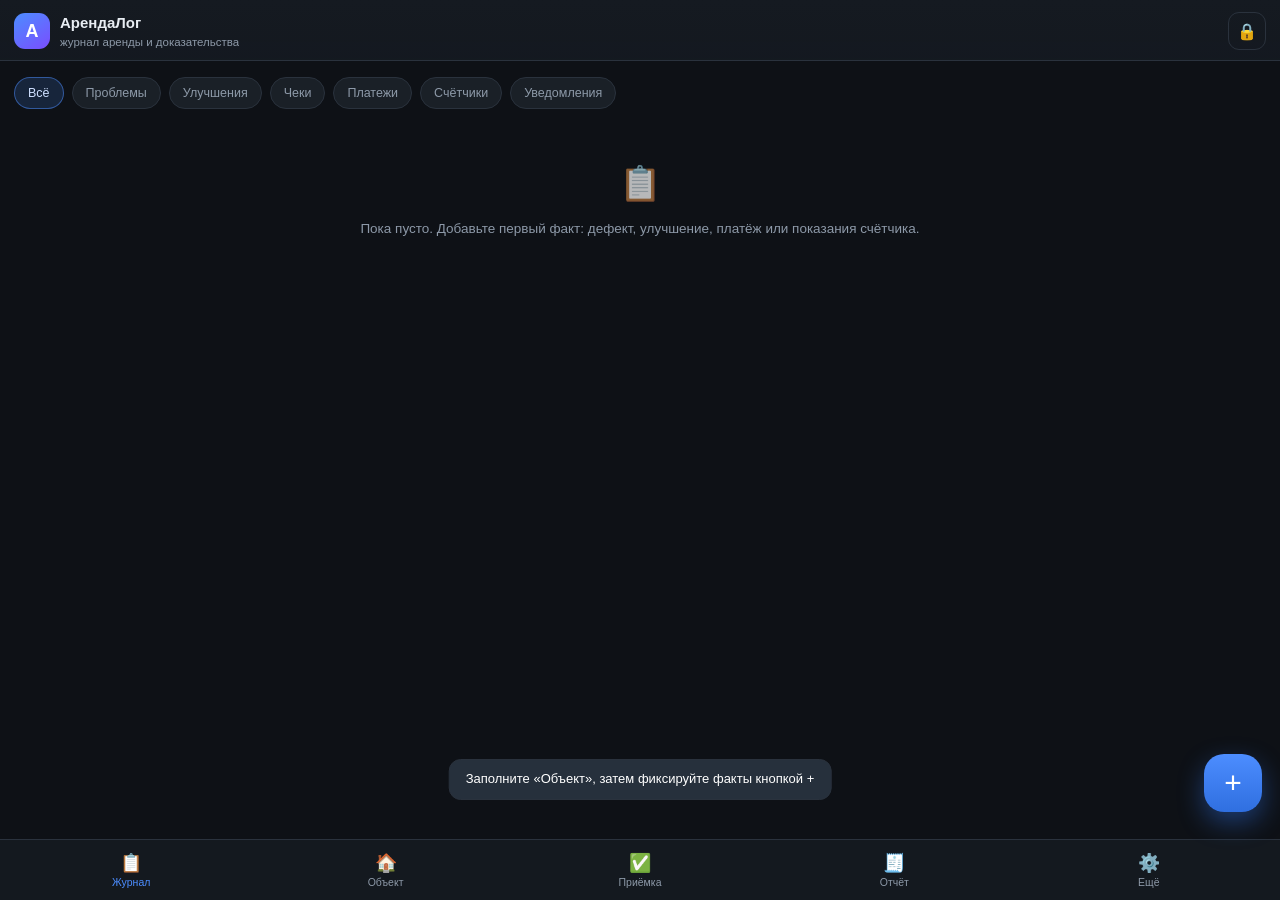
==== app/index.html @ 8055a952 "АрендаЛог 1.0: журнал аренды с доказуемой хронологией" ====
<!DOCTYPE html>
<html lang="ru">
<head>
<meta charset="utf-8">
<meta name="viewport" content="width=device-width, initial-scale=1, viewport-fit=cover">
<meta name="theme-color" content="#0e1116">
<title>АрендаЛог — журнал аренды</title>
<link rel="stylesheet" href="app.css">
</head>
<body>

<div id="app">

  <!-- ───────────── Шапка ───────────── -->
  <header class="topbar">
    <div class="topbar-title">
      <div class="logo">А</div>
      <div>
        <div class="t1" id="objTitle">АрендаЛог</div>
        <div class="t2" id="objSub">журнал аренды и доказательства</div>
      </div>
    </div>
    <button class="iconbtn" id="btnLock" title="Заблокировать">🔒</button>
  </header>

  <main id="screens">

    <!-- ───────────── Журнал ───────────── -->
    <section class="screen active" id="screen-home">
      <div class="chips" id="filterChips">
        <button class="chip active" data-filter="all">Всё</button>
        <button class="chip" data-filter="defect">Проблемы</button>
        <button class="chip" data-filter="improvement">Улучшения</button>
        <button class="chip" data-filter="receipt">Чеки</button>
        <button class="chip" data-filter="payment">Платежи</button>
        <button class="chip" data-filter="meter">Счётчики</button>
        <button class="chip" data-filter="notice">Уведомления</button>
      </div>
      <div class="integrity" id="integrityBox"></div>
      <div id="timeline" class="timeline"></div>
      <div class="empty" id="timelineEmpty">
        <div class="empty-ico">📋</div>
        <div>Пока пусто. Добавьте первый факт: дефект, улучшение, платёж или показания счётчика.</div>
      </div>
      <div class="fab" id="fabAdd">+</div>
    </section>

    <!-- ───────────── Объект ───────────── -->
    <section class="screen" id="screen-object">
      <h2 class="h2">Объект и договор</h2>
      <form class="card" id="objForm">
        <label>Название журнала
          <input id="fTitle" placeholder="Дом в СНТ «Восток», 27А">
        </label>
        <label>Адрес
          <input id="fAddress" placeholder="Сочи, с. Веселое, СНТ «Восток», 27А">
        </label>
        <div class="row2">
          <label>Арендатор
            <input id="fTenant" placeholder="Фамилия И. О.">
          </label>
          <label>Арендодатель
            <input id="fLandlord" placeholder="Фамилия И. О.">
          </label>
        </div>
        <div class="row2">
          <label>Телефон арендодателя
            <input id="fLandlordPhone" type="tel" placeholder="+7 …">
          </label>
          <label>Залог, ₽
            <input id="fDeposit" type="number" inputmode="numeric" placeholder="50000">
          </label>
        </div>
        <div class="row2">
          <label>Аренда с
            <input id="fStart" type="date">
          </label>
          <label>по
            <input id="fEnd" type="date">
          </label>
        </div>
        <label>Аренда в месяц, ₽
          <input id="fRent" type="number" inputmode="numeric" placeholder="80000">
        </label>
        <button class="btn primary" type="submit">Сохранить</button>
      </form>

      <h2 class="h2">Зоны и комнаты</h2>
      <div class="card">
        <div id="zonesList"></div>
        <div class="grid2" style="margin-top:10px">
          <button class="btn" id="btnAddZone">Добавить зону</button>
          <button class="btn" id="btnZoneTpl">Шаблоны</button>
        </div>
        <p class="muted small">Этот список используется при приёмке и сдаче. Можно описать нетиповые зоны: мангальная зона, столовая, второй санузел, лестница, кладовая.</p>
      </div>

      <h2 class="h2">Кто проживает</h2>
      <div class="card">
        <div id="peopleList"></div>
        <button class="btn" id="btnAddPerson" style="margin-top:10px">Добавить человека</button>
        <p class="muted small">Список попадает в акт приёмки. Роли: арендатор, супруг(а), ребёнок, родственник, друг, арендодатель. Доступ к приложению выдаётся отдельно — приглашением.</p>
      </div>

      <h2 class="h2">Быстрые действия</h2>
      <div class="grid2">
        <button class="tile" data-go="handover-accept">Принять объект<small>чек-лист при заселении</small></button>
        <button class="tile" data-go="handover-return">Сдать объект<small>чек-лист при выезде</small></button>
        <button class="tile" data-go="add-defect">Зафиксировать дефект<small>фото + время</small></button>
        <button class="tile" data-go="add-improvement">Зафиксировать улучшение<small>чеки и суммы</small></button>
      </div>

      <h2 class="h2">Сроки</h2>
      <div class="card" id="deadlines"></div>
    </section>

    <!-- ───────────── Приёмка ───────────── -->
    <section class="screen" id="screen-handover">
      <h2 class="h2" id="handoverTitle">Приёмка / сдача объекта</h2>
      <div class="card" id="handoverIntro">
        <p class="muted">Пройдите по комнатам и отметьте состояние. Каждый пункт можно сфотографировать. По итогам формируется акт с подписями и хешем.</p>
        <div class="grid2">
          <button class="btn" data-hv="accept">Приёмка при заселении</button>
          <button class="btn" data-hv="return">Сдача при выезде</button>
        </div>
      </div>
      <div id="handoverBody"></div>
    </section>

    <!-- ───────────── Отчёт ───────────── -->
    <section class="screen" id="screen-report">
      <h2 class="h2">Отчёт и доказательства</h2>
      <div class="card">
        <div class="kv"><span>Событий</span><b id="stEvents">0</b></div>
        <div class="kv"><span>Фотографий</span><b id="stPhotos">0</b></div>
        <div class="kv"><span>Сумма улучшений</span><b id="stSum">0 ₽</b></div>
        <div class="kv"><span>Корневой хеш</span><b id="stRoot" class="mono small">—</b></div>
        <div class="kv"><span>Подпись TSA</span><b id="stTsa">—</b></div>
      </div>
      <div class="grid2">
        <button class="btn primary" id="btnReport">Открыть отчёт</button>
        <button class="btn" id="btnPrint">Печать / PDF</button>
        <button class="btn" id="btnZip">Пакет доказательств (.zip)</button>
        <button class="btn" id="btnVerify">Проверить пакет</button>
        <button class="btn" id="btnBackup">Резервная копия (.alog)</button>
        <button class="btn" id="btnImport">Импорт копии</button>
        <button class="btn" id="btnInvite">Приглашение арендодателю</button>
      </div>
      <p class="muted small">Пакет .zip содержит отчёт, JSON всех событий, фотографии, документы и чеки, манифест с SHA-256, токены меток времени и страницу <b>verify.html</b> — по ней любое третье лицо проверит подлинность пакета в браузере, без установки приложения.</p>
    </section>

    <!-- ───────────── Настройки ───────────── -->
    <section class="screen" id="screen-settings">
      <h2 class="h2">Настройки</h2>

      <div class="card">
        <div class="kv"><span>Устройство</span><b id="devId" class="mono small">—</b></div>
        <div class="kv"><span>Ключ подписи</span><b id="keyInfo" class="small">—</b></div>
        <div class="kv"><span>Цепочка</span><b id="chainInfo" class="small">—</b></div>
      </div>

      <div class="card">
        <label>Сервер меток времени (RFC 3161)
          <input id="fTsa" placeholder="https://freetsa.org/tsr">
        </label>
        <div class="row2">
          <button class="btn" id="btnTsaTest">Проверить TSA</button>
          <button class="btn" id="btnTsaQueue">Отправить очередь</button>
        </div>
        <p class="muted small">Метка времени — независимое подтверждение, что файл существовал в указанный момент. Без интернета события подписываются локально и уходят в очередь.</p>
      </div>

      <div class="card">
        <label>PIN-код для входа (4–8 цифр)
          <input id="fPin" type="password" inputmode="numeric" placeholder="не задан">
        </label>
        <button class="btn" id="btnPin">Установить PIN</button>
      </div>

      <div class="card">
        <div class="kv"><span>Режим просмотра</span><b id="roInfo">выключен</b></div>
        <button class="btn" id="btnReadOnly">Включить режим арендодателя</button>
        <p class="muted small">В этом режиме редактирование заблокировано — удобно передать телефон для просмотра или открыть копию журнала, полученную от арендатора.</p>
      </div>

      <h2 class="h2">Общий доступ</h2>
      <div class="card">
        <div class="kv"><span>Сервер</span><b id="syncState">не подключён</b></div>
        <label>Адрес сервера
          <input id="fServer" placeholder="https://sync.example.ru">
        </label>
        <div class="grid2">
          <button class="btn" id="btnSpaceCreate">Создать пространство</button>
          <button class="btn" id="btnJoin">Войти по коду</button>
        </div>
        <div class="grid2">
          <button class="btn" id="btnSyncNow">Синхронизировать</button>
          <button class="btn" id="btnLive">Следить в реальном времени</button>
        </div>
        <div class="grid2">
          <button class="btn" id="btnInvite2">Пригласить арендодателя</button>
          <button class="btn" id="btnInviteCo">Пригласить проживающего</button>
        </div>
        <p class="muted small">Арендодатель получает доступ «только чтение» и видит журнал в реальном времени. Проживающие могут добавлять записи наравне с арендатором. Без сервера приложение работает полностью офлайн.</p>
      </div>

      <div class="card danger">
        <button class="btn danger" id="btnWipe">Удалить все данные</button>
      </div>
      <p class="muted small center">АрендаЛог · версия 1.0 · офлайн-приложение</p>
    </section>

  </main>

  <nav class="tabbar">
    <button class="tab active" data-tab="home"><span>📋</span>Журнал</button>
    <button class="tab" data-tab="object"><span>🏠</span>Объект</button>
    <button class="tab" data-tab="handover"><span>✅</span>Приёмка</button>
    <button class="tab" data-tab="report"><span>🧾</span>Отчёт</button>
    <button class="tab" data-tab="settings"><span>⚙️</span>Ещё</button>
  </nav>
</div>

<!-- ───────────── Модальное окно ───────────── -->
<div class="modal" id="modal">
  <div class="modal-sheet" id="modalSheet">
    <div class="modal-head">
      <b id="modalTitle">Событие</b>
      <button class="iconbtn" id="modalClose">✕</button>
    </div>
    <div class="modal-body" id="modalBody"></div>
  </div>
</div>

<div class="toast" id="toast"></div>

<script src="js/verifier-data.js"></script>
<script src="js/core.js"></script>
<script src="js/sync.js"></script>
<script src="js/ui.js"></script>
<script src="js/main.js"></script>
</body>
</html>
---- app/app.css ----
/* АрендаЛог — мобильный тёмный интерфейс */
:root {
  --bg: #0e1116;
  --bg2: #151a21;
  --card: #1a2027;
  --card2: #202832;
  --line: #2a323d;
  --txt: #e8edf3;
  --muted: #8d99a8;
  --accent: #4c8dff;
  --accent2: #2f6fe0;
  --ok: #2fbf71;
  --warn: #f0b429;
  --bad: #ef5b5b;
  --r: 14px;
  --safe: env(safe-area-inset-bottom, 0px);
}

* { box-sizing: border-box; -webkit-tap-highlight-color: transparent; }

html, body {
  margin: 0; padding: 0;
  background: var(--bg);
  color: var(--txt);
  font: 15px/1.45 -apple-system, "Segoe UI", Roboto, "Helvetica Neue", Arial, sans-serif;
  overscroll-behavior-y: none;
}

#app { display: flex; flex-direction: column; min-height: 100vh; }

/* ───── шапка ───── */
.topbar {
  position: sticky; top: 0; z-index: 20;
  display: flex; align-items: center; justify-content: space-between;
  gap: 10px; padding: 12px 14px 10px;
  background: linear-gradient(180deg, var(--bg2), rgba(21,26,33,.94));
  border-bottom: 1px solid var(--line);
  backdrop-filter: blur(8px);
}
.topbar-title { display: flex; align-items: center; gap: 10px; min-width: 0; }
.logo {
  width: 36px; height: 36px; flex: 0 0 36px;
  display: grid; place-items: center;
  border-radius: 11px;
  background: linear-gradient(145deg, var(--accent), #7a4dff);
  font-weight: 800; font-size: 18px; color: #fff;
}
.t1 { font-weight: 700; font-size: 15px; white-space: nowrap; overflow: hidden; text-overflow: ellipsis; max-width: 62vw; }
.t2 { font-size: 11.5px; color: var(--muted); white-space: nowrap; overflow: hidden; text-overflow: ellipsis; max-width: 62vw; }

.iconbtn {
  background: transparent; border: 1px solid var(--line); color: var(--txt);
  width: 38px; height: 38px; border-radius: 11px; font-size: 16px; cursor: pointer;
}
.iconbtn:active { background: var(--card2); }

/* ───── экраны ───── */
main { flex: 1; padding-bottom: calc(78px + var(--safe)); }
.screen { display: none; padding: 12px 14px 20px; }
.screen.active { display: block; }

.h2 { font-size: 13px; letter-spacing: .06em; text-transform: uppercase; color: var(--muted); margin: 18px 2px 8px; font-weight: 700; }
.h2:first-child { margin-top: 4px; }

/* ───── карточки ───── */
.card {
  background: var(--card); border: 1px solid var(--line); border-radius: var(--r);
  padding: 14px; margin-bottom: 12px;
}
.card.danger { border-color: #5a2a2a; background: #211517; }
.kv { display: flex; justify-content: space-between; gap: 12px; padding: 7px 0; border-bottom: 1px dashed rgba(255,255,255,.06); }
.kv:last-child { border-bottom: 0; }
.kv span { color: var(--muted); }
.kv b { text-align: right; font-weight: 600; }
.mono { font-family: ui-monospace, "SF Mono", Consolas, monospace; }
.small { font-size: 12px; }
.muted { color: var(--muted); }
.center { text-align: center; }

/* ───── формы ───── */
label { display: block; margin-bottom: 12px; font-size: 12.5px; color: var(--muted); }
input, textarea, select {
  display: block; width: 100%; margin-top: 5px;
  background: var(--bg2); color: var(--txt);
  border: 1px solid var(--line); border-radius: 10px;
  padding: 11px 12px; font-size: 15px; font-family: inherit;
}
input:focus, textarea:focus, select:focus { outline: 2px solid rgba(76,141,255,.35); border-color: var(--accent); }
textarea { min-height: 88px; resize: vertical; }
.row2 { display: grid; grid-template-columns: 1fr 1fr; gap: 10px; }
.grid2 { display: grid; grid-template-columns: 1fr 1fr; gap: 10px; margin-bottom: 12px; }

.btn {
  display: inline-flex; align-items: center; justify-content: center; gap: 6px;
  width: 100%; padding: 12px 14px;
  background: var(--card2); color: var(--txt);
  border: 1px solid var(--line); border-radius: 11px;
  font-size: 14px; font-weight: 600; cursor: pointer;
}
.btn:active { transform: scale(.985); }
.btn.primary { background: linear-gradient(180deg, var(--accent), var(--accent2)); border-color: transparent; color: #fff; }
.btn.danger { background: #3a1d20; border-color: #6b2b30; color: #ffb4b4; }
.btn.ghost { background: transparent; }
.btn[disabled] { opacity: .5; }

/* ───── плитки быстрых действий ───── */
.tile {
  text-align: left; padding: 14px; border-radius: var(--r);
  background: var(--card); border: 1px solid var(--line); color: var(--txt);
  font-size: 14px; font-weight: 600; cursor: pointer; line-height: 1.25;
}
.tile small { display: block; margin-top: 4px; font-weight: 400; font-size: 11.5px; color: var(--muted); }
.tile:active { background: var(--card2); }

/* ───── фильтры ───── */
.chips { display: flex; gap: 8px; overflow-x: auto; padding: 4px 0 10px; scrollbar-width: none; }
.chips::-webkit-scrollbar { display: none; }
.chip {
  flex: 0 0 auto; padding: 8px 13px; border-radius: 999px;
  background: var(--card); border: 1px solid var(--line); color: var(--muted);
  font-size: 12.5px; cursor: pointer;
}
.chip.active { background: rgba(76,141,255,.16); border-color: rgba(76,141,255,.5); color: #cfe0ff; }

/* ───── индикатор целостности ───── */
.integrity {
  display: flex; align-items: center; gap: 8px;
  padding: 9px 12px; margin-bottom: 10px;
  border-radius: 11px; font-size: 12.5px;
  background: rgba(47,191,113,.1); border: 1px solid rgba(47,191,113,.35); color: #a9e8c4;
}
.integrity.warn { background: rgba(240,180,41,.1); border-color: rgba(240,180,41,.4); color: #f3d38a; }
.integrity.bad { background: rgba(239,91,91,.12); border-color: rgba(239,91,91,.45); color: #ffb3b3; }
.integrity.hide { display: none; }

/* ───── таймлайн ───── */
.timeline { display: flex; flex-direction: column; gap: 10px; }
.ev {
  position: relative;
  background: var(--card); border: 1px solid var(--line); border-radius: var(--r);
  padding: 12px 12px 10px 14px;
}
.ev::before {
  content: ""; position: absolute; left: 0; top: 12px; bottom: 12px; width: 3px;
  border-radius: 3px; background: var(--accent);
}
.ev.t-defect::before { background: var(--bad); }
.ev.t-improvement::before { background: var(--ok); }
.ev.t-payment::before { background: var(--warn); }
.ev.t-receipt::before { background: #ff9f43; }
.ev.t-meter::before { background: #4fb8d8; }
.ev.t-notice::before { background: #b07cff; }
.ev.t-note::before { background: var(--muted); }

.ev-head { display: flex; justify-content: space-between; gap: 10px; align-items: baseline; }
.ev-type { font-size: 11px; letter-spacing: .05em; text-transform: uppercase; font-weight: 700; }
.ev-date { font-size: 11.5px; color: var(--muted); white-space: nowrap; }
.ev-title { font-weight: 600; margin-top: 3px; }
.ev-note { font-size: 13px; color: #c3ccd7; margin-top: 3px; white-space: pre-wrap; }
.ev-meta { display: flex; flex-wrap: wrap; gap: 6px; margin-top: 8px; }
.badge {
  font-size: 10.5px; padding: 3px 7px; border-radius: 7px;
  background: var(--bg2); border: 1px solid var(--line); color: var(--muted);
}
.badge.ok { color: #9fe3ba; border-color: rgba(47,191,113,.4); background: rgba(47,191,113,.1); }
.badge.warn { color: #f3d38a; border-color: rgba(240,180,41,.4); background: rgba(240,180,41,.1); }
.badge.bad { color: #ffb3b3; border-color: rgba(239,91,91,.4); background: rgba(239,91,91,.1); }
.ev-thumbs { display: flex; gap: 6px; margin-top: 9px; overflow-x: auto; }
.ev-thumbs img { width: 68px; height: 68px; object-fit: cover; border-radius: 9px; border: 1px solid var(--line); }
.ev-amount { font-weight: 700; color: #ffd98a; }

.empty { text-align: center; color: var(--muted); padding: 40px 20px; font-size: 13.5px; }
.empty-ico { font-size: 34px; margin-bottom: 10px; opacity: .7; }

/* ───── FAB ───── */
.fab {
  position: fixed; right: 18px; bottom: calc(88px + var(--safe)); z-index: 30;
  width: 58px; height: 58px; border-radius: 20px;
  display: grid; place-items: center;
  background: linear-gradient(180deg, var(--accent), var(--accent2));
  color: #fff; font-size: 30px; font-weight: 300; line-height: 1;
  box-shadow: 0 10px 26px rgba(47,111,224,.45); cursor: pointer;
}
.fab:active { transform: scale(.95); }

/* ───── вкладки ───── */
.tabbar {
  position: fixed; left: 0; right: 0; bottom: 0; z-index: 25;
  display: grid; grid-template-columns: repeat(5, 1fr);
  padding: 6px 4px calc(6px + var(--safe));
  background: rgba(21,26,33,.97);
  border-top: 1px solid var(--line);
  backdrop-filter: blur(10px);
}
.tab {
  background: none; border: 0; color: var(--muted);
  display: flex; flex-direction: column; align-items: center; gap: 2px;
  padding: 6px 2px; font-size: 10.5px; cursor: pointer;
}
.tab span { font-size: 18px; }
.tab.active { color: var(--accent); }

/* ───── модальное окно ───── */
.modal {
  position: fixed; inset: 0; z-index: 50; display: none;
  background: rgba(0,0,0,.55); backdrop-filter: blur(2px);
}
.modal.open { display: flex; align-items: flex-end; }
.modal-sheet {
  width: 100%; max-height: 92vh; overflow-y: auto;
  background: var(--bg2); border-top-left-radius: 18px; border-top-right-radius: 18px;
  border-top: 1px solid var(--line);
  padding-bottom: calc(16px + var(--safe));
  animation: up .18s ease-out;
}
@keyframes up { from { transform: translateY(14px); opacity: .6; } to { transform: none; opacity: 1; } }
.modal-head {
  position: sticky; top: 0; z-index: 2;
  display: flex; align-items: center; justify-content: space-between;
  padding: 14px 16px 12px; background: var(--bg2); border-bottom: 1px solid var(--line);
}
.modal-body { padding: 14px 16px 8px; }

/* ───── toast ───── */
.toast {
  position: fixed; left: 50%; bottom: calc(100px + var(--safe)); transform: translateX(-50%) translateY(12px);
  background: #26303c; color: #fff; border: 1px solid var(--line);
  padding: 10px 16px; border-radius: 12px; font-size: 13px;
  opacity: 0; pointer-events: none; transition: .2s; z-index: 60; max-width: 88vw; text-align: center;
}
.toast.show { opacity: 1; transform: translateX(-50%) translateY(0); }

/* ───── фото ───── */
.photo-grid { display: grid; grid-template-columns: repeat(auto-fill, minmax(88px, 1fr)); gap: 8px; margin: 8px 0 12px; }
.photo-cell { position: relative; aspect-ratio: 1; border-radius: 10px; overflow: hidden; border: 1px solid var(--line); }
.photo-cell img { width: 100%; height: 100%; object-fit: cover; }
.photo-cell .del {
  position: absolute; top: 4px; right: 4px;
  width: 22px; height: 22px; border-radius: 50%;
  background: rgba(0,0,0,.65); color: #fff; border: 0; font-size: 12px; cursor: pointer;
}
.addphoto {
  aspect-ratio: 1; display: grid; place-items: center;
  border: 1.5px dashed var(--line); border-radius: 10px;
  color: var(--muted); font-size: 22px; background: transparent; cursor: pointer;
}

/* ───── чек-лист приёмки ───── */
.room { background: var(--card); border: 1px solid var(--line); border-radius: var(--r); margin-bottom: 10px; overflow: hidden; }
.room-head { display: flex; justify-content: space-between; align-items: center; padding: 12px 14px; font-weight: 600; cursor: pointer; }
.room-body { padding: 0 14px 12px; display: none; }
.room.open .room-body { display: block; }
.item { padding: 10px 0; border-top: 1px dashed rgba(255,255,255,.07); }
.item-name { font-size: 13.5px; margin-bottom: 6px; }
.seg { display: flex; gap: 6px; }
.seg button {
  flex: 1; padding: 8px 4px; font-size: 12px; border-radius: 9px;
  background: var(--bg2); border: 1px solid var(--line); color: var(--muted); cursor: pointer;
}
.seg button.on[data-v="norm"] { background: rgba(47,191,113,.16); border-color: rgba(47,191,113,.5); color: #a9e8c4; }
.seg button.on[data-v="defect"] { background: rgba(239,91,91,.16); border-color: rgba(239,91,91,.5); color: #ffb3b3; }
.seg button.on[data-v="absent"] { background: rgba(240,180,41,.16); border-color: rgba(240,180,41,.5); color: #f3d38a; }
.item input { margin-top: 7px; padding: 8px 10px; font-size: 13px; }

/* подпись */
.sigpad { width: 100%; height: 150px; background: #fff; border-radius: 12px; touch-action: none; }

/* печать отчёта */
@media print {
  .topbar, .tabbar, .fab, .modal, .toast, #screens { display: none !important; }
  body { background: #fff; color: #000; }
  #printArea { display: block !important; }
}
#printArea { display: none; }
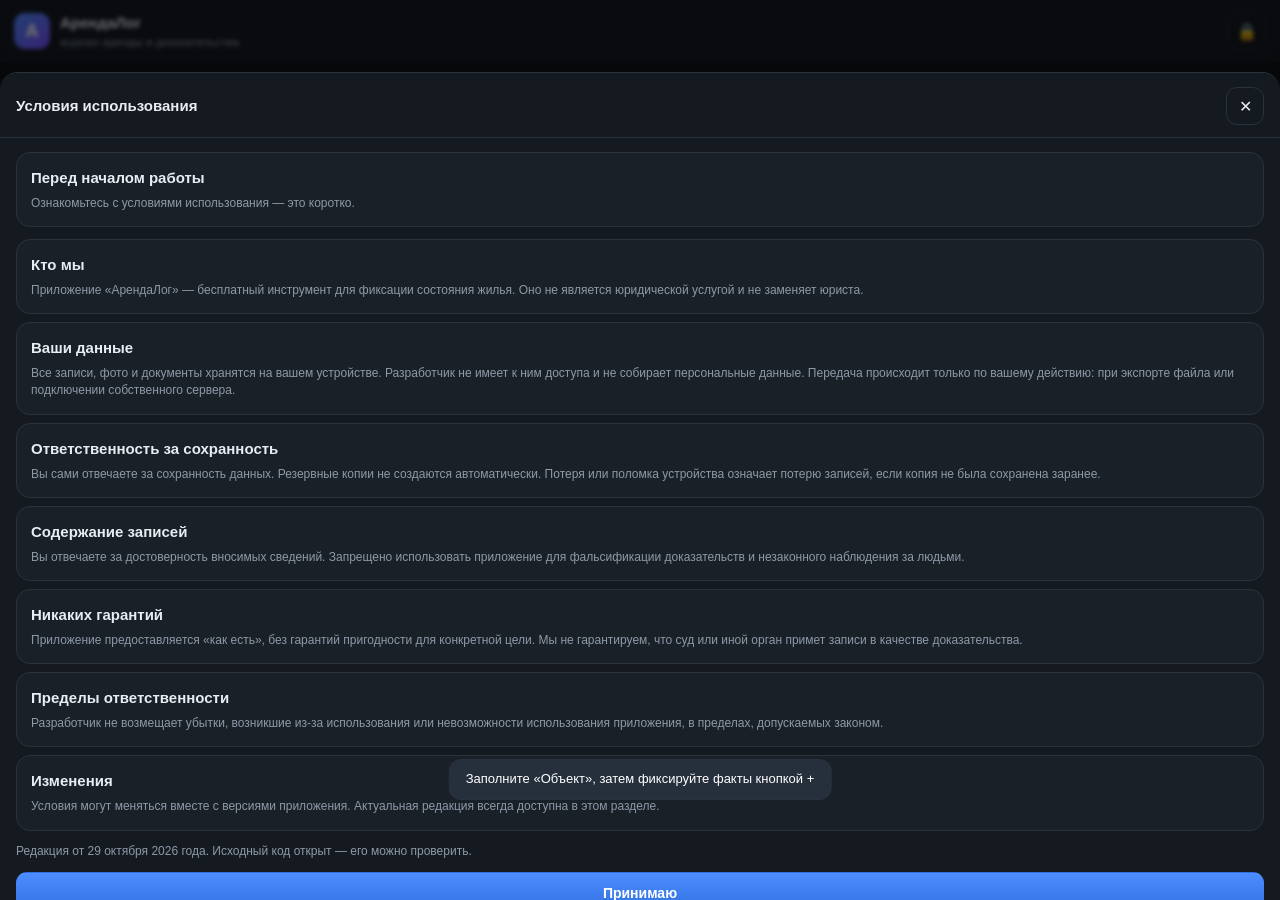
==== commit 0d76e844: "1.0.4: фото в чек-листе приёмки, простые формулировки, помощь и условия, напоминание о копии" ====
--- a/app/index.html
+++ b/app/index.html
@@ -27,6 +27,8 @@
 
     <!-- ───────────── Журнал ───────────── -->
     <section class="screen active" id="screen-home">
+      <div class="integrity hide" id="updateBox"></div>
+      <div class="integrity hide" id="backupBox"></div>
       <div class="chips" id="filterChips">
         <button class="chip active" data-filter="all">Всё</button>
         <button class="chip" data-filter="defect">Проблемы</button>
@@ -50,10 +52,10 @@
       <h2 class="h2">Объект и договор</h2>
       <form class="card" id="objForm">
         <label>Название журнала
-          <input id="fTitle" placeholder="Дом в СНТ «Восток», 27А">
+          <input id="fTitle" placeholder="Дом в посёлке, участок 12">
         </label>
         <label>Адрес
-          <input id="fAddress" placeholder="Сочи, с. Веселое, СНТ «Восток», 27А">
+          <input id="fAddress" placeholder="Город, улица, дом">
         </label>
         <div class="row2">
           <label>Арендатор
@@ -68,7 +70,7 @@
             <input id="fLandlordPhone" type="tel" placeholder="+7 …">
           </label>
           <label>Залог, ₽
-            <input id="fDeposit" type="number" inputmode="numeric" placeholder="50000">
+            <input id="fDeposit" type="number" inputmode="numeric" placeholder="45000">
           </label>
         </div>
         <div class="row2">
@@ -80,7 +82,7 @@
           </label>
         </div>
         <label>Аренда в месяц, ₽
-          <input id="fRent" type="number" inputmode="numeric" placeholder="80000">
+          <input id="fRent" type="number" inputmode="numeric" placeholder="65000">
         </label>
         <button class="btn primary" type="submit">Сохранить</button>
       </form>
@@ -135,15 +137,13 @@
         <div class="kv"><span>Фотографий</span><b id="stPhotos">0</b></div>
         <div class="kv"><span>Сумма улучшений</span><b id="stSum">0 ₽</b></div>
         <div class="kv"><span>Корневой хеш</span><b id="stRoot" class="mono small">—</b></div>
-        <div class="kv"><span>Подпись TSA</span><b id="stTsa">—</b></div>
+        <div class="kv"><span>Подтверждено временем</span><b id="stTsa">—</b></div>
       </div>
       <div class="grid2">
         <button class="btn primary" id="btnReport">Открыть отчёт</button>
         <button class="btn" id="btnPrint">Печать / PDF</button>
         <button class="btn" id="btnZip">Пакет доказательств (.zip)</button>
         <button class="btn" id="btnVerify">Проверить пакет</button>
-        <button class="btn" id="btnBackup">Резервная копия (.alog)</button>
-        <button class="btn" id="btnImport">Импорт копии</button>
         <button class="btn" id="btnInvite">Приглашение арендодателю</button>
       </div>
       <p class="muted small">Пакет .zip содержит отчёт, JSON всех событий, фотографии, документы и чеки, манифест с SHA-256, токены меток времени и страницу <b>verify.html</b> — по ней любое третье лицо проверит подлинность пакета в браузере, без установки приложения.</p>
@@ -153,38 +153,62 @@
     <section class="screen" id="screen-settings">
       <h2 class="h2">Настройки</h2>
 
-      <div class="card">
-        <div class="kv"><span>Устройство</span><b id="devId" class="mono small">—</b></div>
-        <div class="kv"><span>Ключ подписи</span><b id="keyInfo" class="small">—</b></div>
-        <div class="kv"><span>Цепочка</span><b id="chainInfo" class="small">—</b></div>
-      </div>
-
-      <div class="card">
-        <label>Сервер меток времени (RFC 3161)
-          <input id="fTsa" placeholder="https://freetsa.org/tsr">
-        </label>
-        <div class="row2">
-          <button class="btn" id="btnTsaTest">Проверить TSA</button>
-          <button class="btn" id="btnTsaQueue">Отправить очередь</button>
-        </div>
-        <p class="muted small">Метка времени — независимое подтверждение, что файл существовал в указанный момент. Без интернета события подписываются локально и уходят в очередь.</p>
-      </div>
-
+      <h2 class="h2">Сохранность данных</h2>
+      <div class="card">
+        <button class="btn primary" id="btnBackup">Сохранить копию</button>
+        <button class="btn" id="btnImport" style="margin-top:8px">Загрузить копию</button>
+        <p class="muted small">Копия — один файл со всеми записями, фото и чеками. Отправьте его себе в облако или мессенджер: на новом телефоне достаточно открыть этот файл. Телефон может потеряться — копия останется.</p>
+      </div>
+
+      <h2 class="h2">Защита</h2>
       <div class="card">
         <label>PIN-код для входа (4–8 цифр)
           <input id="fPin" type="password" inputmode="numeric" placeholder="не задан">
         </label>
         <button class="btn" id="btnPin">Установить PIN</button>
-      </div>
-
-      <div class="card">
+        <p class="muted small">Если телефон попадёт в чужие руки, журнал не откроется без кода.</p>
+      </div>
+
+      <h2 class="h2">Подтверждение времени</h2>
+      <div class="card">
+        <div class="kv"><span>Состояние</span><b id="tsaInfo" class="small">—</b></div>
+        <button class="btn" id="btnTsaQueue">Подтвердить сейчас</button>
+        <p class="muted small">Дата записи заверяется сервером времени — так никто не сможет сказать, что запись сделана задним числом. Обычно всё происходит само; кнопка нужна, если долго не было интернета.</p>
+        <details>
+          <summary class="muted small" style="cursor:pointer;padding:6px 0">Подробности и обслуживание</summary>
+          <div class="kv"><span>Устройство</span><b id="devId" class="mono small">—</b></div>
+          <div class="kv"><span>Ключ подписи</span><b id="keyInfo" class="small">—</b></div>
+          <div class="kv"><span>Цепочка записей</span><b id="chainInfo" class="small">—</b></div>
+          <label>Адрес сервера времени
+            <input id="fTsa" placeholder="https://freetsa.org/tsr">
+          </label>
+          <button class="btn" id="btnTsaTest">Проверить сервер времени</button>
+        </details>
+      </div>
+
+      <h2 class="h2">Помощь</h2>
+      <div class="card">
+        <button class="btn" id="btnFaq">Частые вопросы</button>
+        <button class="btn" id="btnTerms" style="margin-top:8px">Условия использования</button>
+      </div>
+
+      <h2 class="h2">Ещё</h2>
+      <div class="card">
+        <div class="kv"><span>Версия</span><b id="verInfo">—</b></div>
+        <button class="btn" id="btnCheckUpdate">Проверить обновления</button>
+        <button class="btn" id="btnDiag" style="margin-top:8px">Диагностика связи</button>
+      </div>
+
+      <details class="card">
+        <summary><b>Для продвинутых</b></summary>
+        <p class="muted small" style="margin-top:8px">Здесь то, без чего приложение полностью работает. Трогайте, только если понимаете зачем.</p>
+
         <div class="kv"><span>Режим просмотра</span><b id="roInfo">выключен</b></div>
-        <button class="btn" id="btnReadOnly">Включить режим арендодателя</button>
-        <p class="muted small">В этом режиме редактирование заблокировано — удобно передать телефон для просмотра или открыть копию журнала, полученную от арендатора.</p>
-      </div>
-
-      <h2 class="h2">Общий доступ</h2>
-      <div class="card">
+        <button class="btn" id="btnReadOnly">Включить режим просмотра</button>
+        <p class="muted small">Блокирует изменения — на случай, когда телефон передают посмотреть другому человеку.</p>
+
+        <hr style="border:none;border-top:1px solid #2a323d;margin:14px 0">
+
         <div class="kv"><span>Сервер</span><b id="syncState">не подключён</b></div>
         <label>Адрес сервера
           <input id="fServer" placeholder="https://sync.example.ru">
@@ -201,13 +225,14 @@
           <button class="btn" id="btnInvite2">Пригласить арендодателя</button>
           <button class="btn" id="btnInviteCo">Пригласить проживающего</button>
         </div>
-        <p class="muted small">Арендодатель получает доступ «только чтение» и видит журнал в реальном времени. Проживающие могут добавлять записи наравне с арендатором. Без сервера приложение работает полностью офлайн.</p>
-      </div>
-
-      <div class="card danger">
+        <p class="muted small">Только если у вас есть собственный сервер. Без него всё работает: записи на телефоне, арендодателю передаётся файл.</p>
+
+        <hr style="border:none;border-top:1px solid #2a323d;margin:14px 0">
+
         <button class="btn danger" id="btnWipe">Удалить все данные</button>
-      </div>
-      <p class="muted small center">АрендаЛог · версия 1.0 · офлайн-приложение</p>
+      </details>
+
+      <p class="muted small center">АрендаЛог · офлайн-приложение с открытым кодом</p>
     </section>
 
   </main>
@@ -237,6 +262,7 @@
 <script src="js/verifier-data.js"></script>
 <script src="js/core.js"></script>
 <script src="js/sync.js"></script>
+<script src="js/update.js"></script>
 <script src="js/ui.js"></script>
 <script src="js/main.js"></script>
 </body>
--- a/app/app.css
+++ b/app/app.css
@@ -272,3 +272,18 @@
   #printArea { display: block !important; }
 }
 #printArea { display: none; }
+
+/* ── фото внутри пункта приёмки ── */
+.item-shots { display: flex; gap: 6px; flex-wrap: wrap; margin-top: 8px; }
+.item-shots:empty { display: none; }
+.shot { width: 56px; height: 56px; border-radius: 8px; overflow: hidden; background: #12161c; border: 1px solid #2a323d; }
+.shot img { width: 100%; height: 100%; object-fit: cover; display: block; }
+.shotbtn {
+  margin-top: 8px; width: 100%; padding: 9px; border-radius: 10px;
+  background: #1f2732; color: #cfe0ff; border: 1px solid #2f3b49;
+  font-size: 13px; font-family: inherit;
+}
+.shotbtn:active { background: #263140; }
+details > summary { list-style: none; }
+details > summary::-webkit-details-marker { display: none; }
+details[open] > summary { color: #e8edf3; }
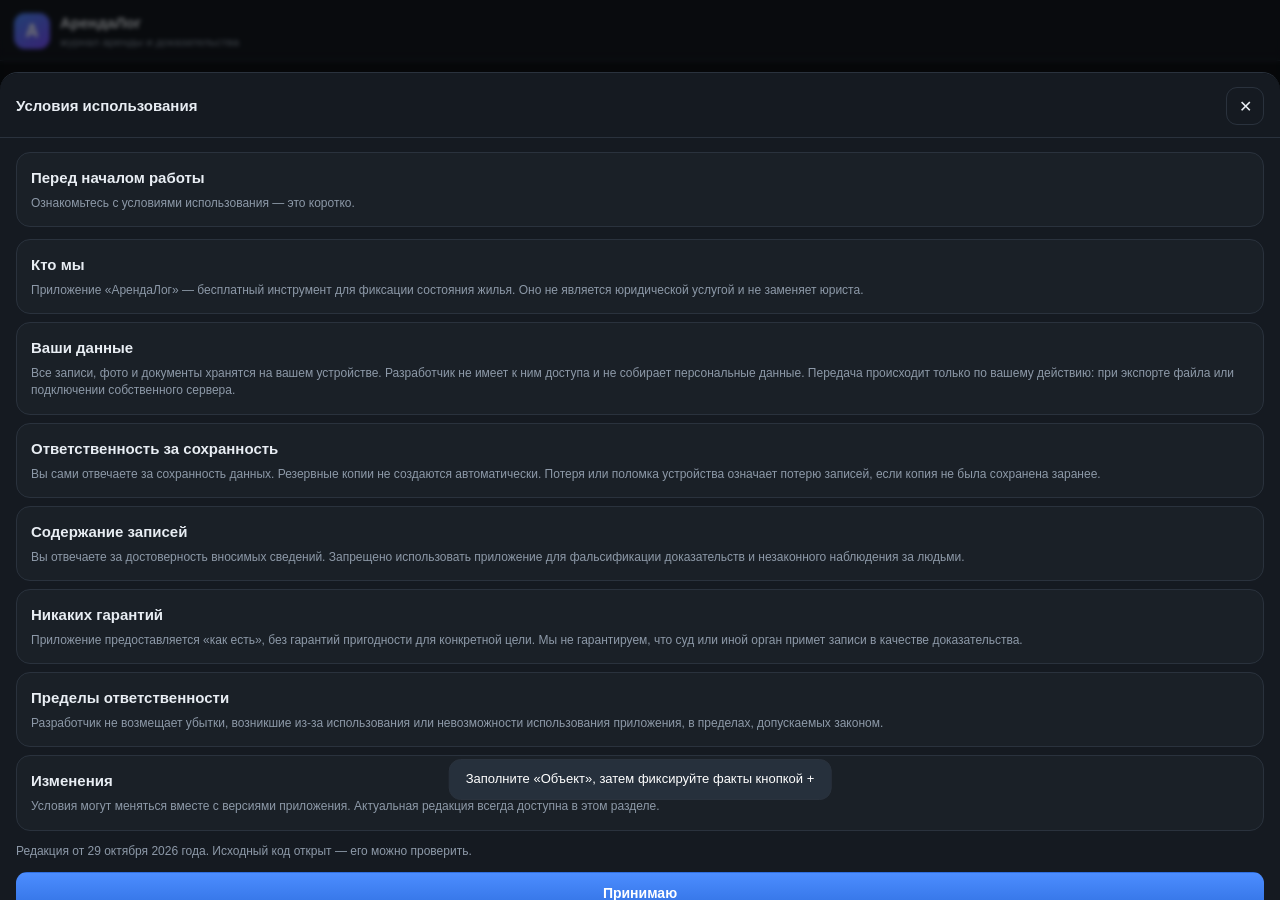
==== commit 41612149: "1.0.5: только офлайн, договор в приложении, установка обновления из приложения, старт с середины сро" ====
--- a/app/index.html
+++ b/app/index.html
@@ -20,7 +20,6 @@
         <div class="t2" id="objSub">журнал аренды и доказательства</div>
       </div>
     </div>
-    <button class="iconbtn" id="btnLock" title="Заблокировать">🔒</button>
   </header>
 
   <main id="screens">
@@ -87,6 +86,14 @@
         <button class="btn primary" type="submit">Сохранить</button>
       </form>
 
+      <h2 class="h2">Договор аренды</h2>
+      <div class="card">
+        <div id="contractList"></div>
+        <button class="btn primary" id="btnContractPhoto" style="margin-top:10px">📷 Снять страницу договора</button>
+        <button class="btn" id="btnContractFile" style="margin-top:8px">📎 Загрузить файл (PDF или фото)</button>
+        <p class="muted small">Сфотографируйте договор целиком — постранично. Он всегда под рукой: открыть, показать, отправить. Копия и пакет доказательств включают его автоматически.</p>
+      </div>
+
       <h2 class="h2">Зоны и комнаты</h2>
       <div class="card">
         <div id="zonesList"></div>
@@ -199,38 +206,10 @@
         <button class="btn" id="btnDiag" style="margin-top:8px">Диагностика связи</button>
       </div>
 
-      <details class="card">
-        <summary><b>Для продвинутых</b></summary>
-        <p class="muted small" style="margin-top:8px">Здесь то, без чего приложение полностью работает. Трогайте, только если понимаете зачем.</p>
-
-        <div class="kv"><span>Режим просмотра</span><b id="roInfo">выключен</b></div>
-        <button class="btn" id="btnReadOnly">Включить режим просмотра</button>
-        <p class="muted small">Блокирует изменения — на случай, когда телефон передают посмотреть другому человеку.</p>
-
-        <hr style="border:none;border-top:1px solid #2a323d;margin:14px 0">
-
-        <div class="kv"><span>Сервер</span><b id="syncState">не подключён</b></div>
-        <label>Адрес сервера
-          <input id="fServer" placeholder="https://sync.example.ru">
-        </label>
-        <div class="grid2">
-          <button class="btn" id="btnSpaceCreate">Создать пространство</button>
-          <button class="btn" id="btnJoin">Войти по коду</button>
-        </div>
-        <div class="grid2">
-          <button class="btn" id="btnSyncNow">Синхронизировать</button>
-          <button class="btn" id="btnLive">Следить в реальном времени</button>
-        </div>
-        <div class="grid2">
-          <button class="btn" id="btnInvite2">Пригласить арендодателя</button>
-          <button class="btn" id="btnInviteCo">Пригласить проживающего</button>
-        </div>
-        <p class="muted small">Только если у вас есть собственный сервер. Без него всё работает: записи на телефоне, арендодателю передаётся файл.</p>
-
-        <hr style="border:none;border-top:1px solid #2a323d;margin:14px 0">
-
+      <div class="card danger">
         <button class="btn danger" id="btnWipe">Удалить все данные</button>
-      </details>
+        <p class="muted small">Удаляет журнал, фотографии и договор с этого телефона без возможности восстановления.</p>
+      </div>
 
       <p class="muted small center">АрендаЛог · офлайн-приложение с открытым кодом</p>
     </section>
@@ -261,7 +240,6 @@
 
 <script src="js/verifier-data.js"></script>
 <script src="js/core.js"></script>
-<script src="js/sync.js"></script>
 <script src="js/update.js"></script>
 <script src="js/ui.js"></script>
 <script src="js/main.js"></script>
